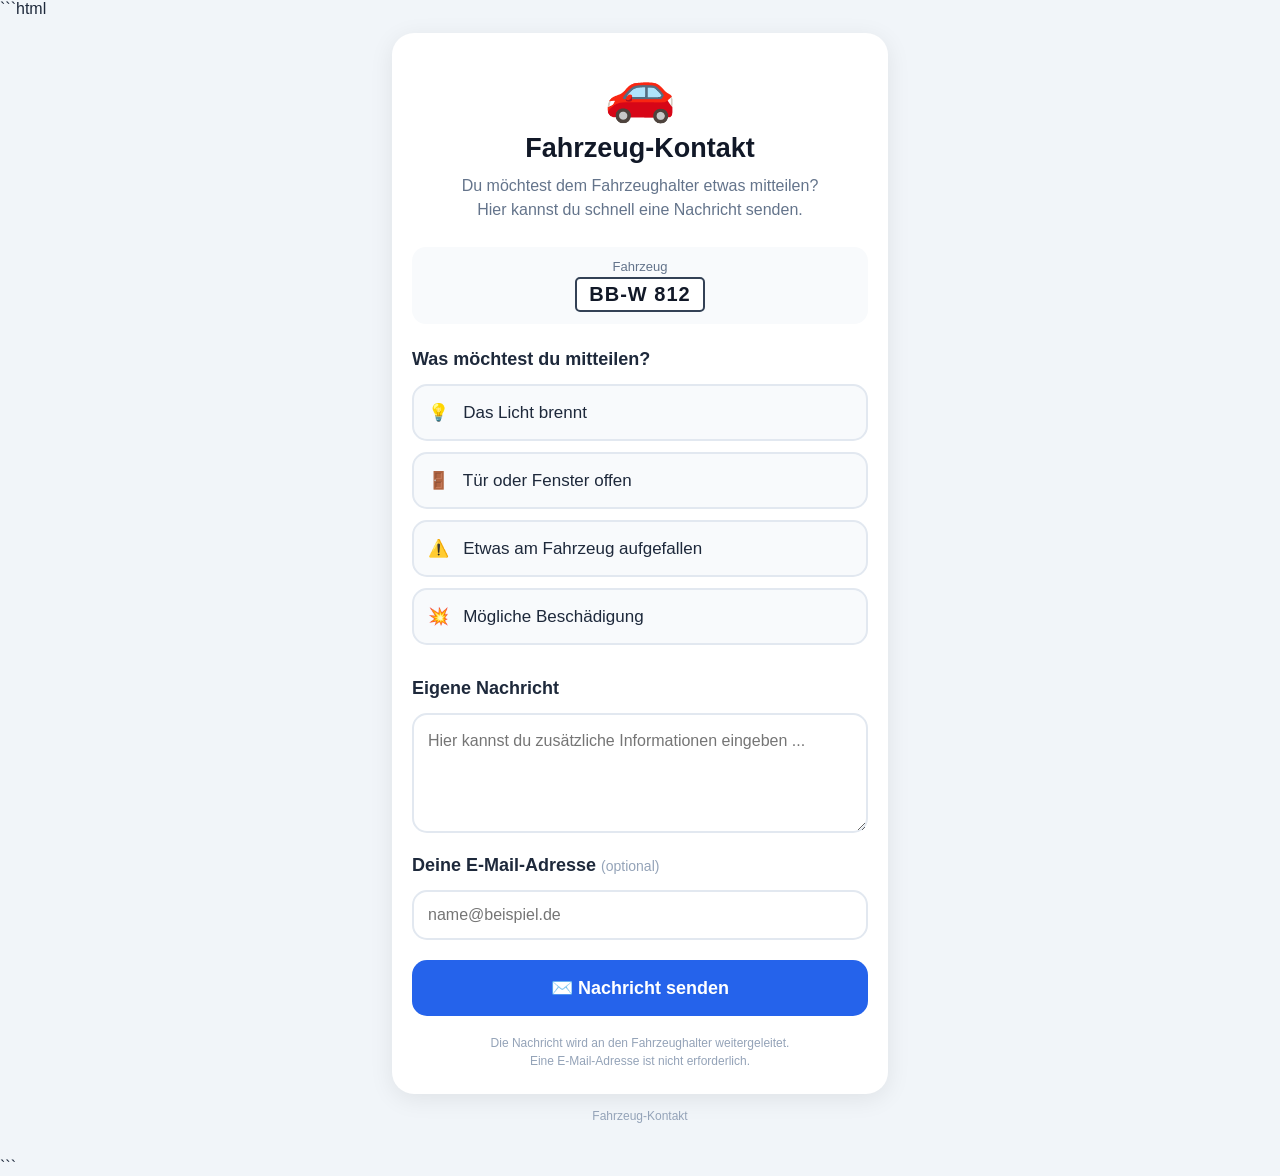
==== index.html @ cea53122 "Add initial HTML structure for vehicle contact page" ====
```html
<!DOCTYPE html>
<html lang="de">

<head>

    <meta charset="UTF-8">

    <meta name="viewport"
          content="width=device-width, initial-scale=1.0">

    <meta name="theme-color"
          content="#1d4ed8">

    <title>Fahrzeug-Kontakt</title>


    <style>

        * {
            box-sizing: border-box;
        }

        body {
            margin: 0;
            padding: 0;

            font-family:
                -apple-system,
                BlinkMacSystemFont,
                "Segoe UI",
                Roboto,
                Helvetica,
                Arial,
                sans-serif;

            background: #f1f5f9;
            color: #1e293b;
        }

        .container {
            width: 100%;
            max-width: 520px;

            margin: 0 auto;

            padding: 15px 12px 35px;
        }

        .card {
            background: white;

            border-radius: 22px;

            padding: 24px 20px;

            box-shadow:
                0 5px 25px rgba(0, 0, 0, 0.08);
        }


        /* =========================
           KOPFBEREICH
        ========================== */

        .header {
            text-align: center;
            margin-bottom: 25px;
        }

        .car-icon {
            font-size: 58px;
            margin-bottom: 8px;
        }

        h1 {
            margin: 0;
            font-size: 27px;
            color: #111827;
        }

        .subtitle {
            margin-top: 10px;

            color: #64748b;

            font-size: 16px;

            line-height: 1.5;
        }


        /* =========================
           FAHRZEUG / KENNZEICHEN
        ========================== */

        .vehicle {
            text-align: center;

            background: #f8fafc;

            border-radius: 14px;

            padding: 12px;

            margin-bottom: 25px;
        }

        .vehicle-label {
            display: block;

            font-size: 13px;

            color: #64748b;

            margin-bottom: 3px;
        }

        .license-plate {
            display: inline-block;

            background: white;

            border: 2px solid #334155;

            border-radius: 5px;

            padding: 4px 12px;

            font-size: 20px;

            font-weight: 700;

            letter-spacing: 1px;

            color: #111827;
        }


        /* =========================
           FRAGEN
        ========================== */

        .question {
            font-size: 18px;

            font-weight: 650;

            margin: 22px 0 14px;
        }


        /* =========================
           MELDUNGSBUTTONS
        ========================== */

        .message-button {

            width: 100%;

            border: 2px solid #e2e8f0;

            border-radius: 15px;

            padding: 16px 14px;

            margin-bottom: 11px;

            background: #f8fafc;

            color: #1e293b;

            font-size: 17px;

            font-weight: 500;

            text-align: left;

            cursor: pointer;

            transition:
                background 0.15s,
                border-color 0.15s,
                transform 0.1s;
        }

        .message-button:hover {
            background: #f1f5f9;
        }

        .message-button:active {
            transform: scale(0.98);
        }

        .message-button.selected {

            border-color: #2563eb;

            background: #eff6ff;

            color: #1d4ed8;
        }


        /* =========================
           TEXTFELD
        ========================== */

        textarea {

            width: 100%;

            min-height: 120px;

            padding: 14px;

            border: 2px solid #e2e8f0;

            border-radius: 15px;

            font-family: inherit;

            font-size: 16px;

            line-height: 1.45;

            resize: vertical;

            outline: none;
        }

        textarea:focus {

            border-color: #2563eb;

            background: #ffffff;
        }


        /* =========================
           E-MAIL
        ========================== */

        input[type="email"] {

            width: 100%;

            padding: 14px;

            border: 2px solid #e2e8f0;

            border-radius: 15px;

            font-family: inherit;

            font-size: 16px;

            outline: none;
        }

        input[type="email"]:focus {

            border-color: #2563eb;
        }


        /* =========================
           SENDEN
        ========================== */

        .send-button {

            width: 100%;

            margin-top: 20px;

            padding: 17px;

            border: none;

            border-radius: 15px;

            background: #2563eb;

            color: white;

            font-size: 18px;

            font-weight: 650;

            cursor: pointer;
        }

        .send-button:hover {

            background: #1d4ed8;
        }

        .send-button:active {

            transform: scale(0.98);
        }

        .send-button:disabled {

            background: #94a3b8;

            cursor: not-allowed;
        }


        /* =========================
           HINWEIS
        ========================== */

        .privacy {

            margin-top: 18px;

            font-size: 12px;

            line-height: 1.5;

            text-align: center;

            color: #94a3b8;
        }


        /* =========================
           ERFOLG
        ========================== */

        .success {

            display: none;

            text-align: center;

            padding: 25px 5px;
        }

        .success-icon {

            font-size: 62px;

            margin-bottom: 12px;
        }

        .success h2 {

            margin: 0 0 10px;

            font-size: 26px;

            color: #111827;
        }

        .success p {

            margin: 0;

            color: #64748b;

            font-size: 16px;

            line-height: 1.6;
        }


        /* =========================
           FEHLER
        ========================== */

        .error {

            display: none;

            margin-top: 15px;

            padding: 12px;

            border-radius: 12px;

            background: #fef2f2;

            color: #b91c1c;

            text-align: center;

            font-size: 14px;
        }


        /* =========================
           FOOTER
        ========================== */

        .footer {

            text-align: center;

            margin-top: 15px;

            color: #94a3b8;

            font-size: 12px;
        }


        /* =========================
           KLEINE DISPLAYS
        ========================== */

        @media (max-width: 380px) {

            .container {
                padding: 10px 8px 25px;
            }

            .card {
                padding: 20px 16px;
            }

            h1 {
                font-size: 24px;
            }

            .message-button {
                font-size: 16px;
            }
        }

    </style>

</head>


<body>


<div class="container">


    <div class="card">


        <!-- =========================
             KONTAKTSEITE
        ========================== -->

        <div id="contactArea">


            <div class="header">

                <div class="car-icon">
                    🚗
                </div>

                <h1>
                    Fahrzeug-Kontakt
                </h1>

                <div class="subtitle">

                    Du möchtest dem Fahrzeughalter
                    etwas mitteilen?

                    <br>

                    Hier kannst du schnell
                    eine Nachricht senden.

                </div>

            </div>


            <!-- =========================
                 FAHRZEUG
            ========================== -->

            <div class="vehicle">

                <span class="vehicle-label">
                    Fahrzeug
                </span>

                <span
                    class="license-plate"
                    id="licensePlate">
                </span>

            </div>


            <!-- =========================
                 FORMSPREE FORMULAR
            ========================== -->

            <form
                id="vehicleForm"
                action="https://formspree.io/f/mwlpavol"
                method="POST"
            >


                <!-- Kennzeichen -->

                <input
                    type="hidden"
                    name="Kennzeichen"
                    id="licenseField"
                >


                <!-- Zeitpunkt -->

                <input
                    type="hidden"
                    name="Zeitpunkt"
                    id="timeField"
                >


                <!-- Meldung -->

                <input
                    type="hidden"
                    name="Meldung"
                    id="messageField"
                >


                <!-- AUTOMATISCHER BETREFF -->

                <input
                    type="hidden"
                    name="_subject"
                    id="subjectField"
                >


                <!-- =========================
                     MELDUNG
                ========================== -->

                <div class="question">

                    Was möchtest du mitteilen?

                </div>


                <button
                    type="button"
                    class="message-button"
                    data-message="💡 Das Licht am Fahrzeug brennt."
                >
                    💡 &nbsp; Das Licht brennt
                </button>


                <button
                    type="button"
                    class="message-button"
                    data-message="🚪 Eine Tür oder ein Fenster des Fahrzeugs ist offen."
                >
                    🚪 &nbsp; Tür oder Fenster offen
                </button>


                <button
                    type="button"
                    class="message-button"
                    data-message="⚠️ Mir ist etwas am Fahrzeug aufgefallen."
                >
                    ⚠️ &nbsp; Etwas am Fahrzeug aufgefallen
                </button>


                <button
                    type="button"
                    class="message-button"
                    data-message="💥 Ich habe eine mögliche Beschädigung am Fahrzeug festgestellt."
                >
                    💥 &nbsp; Mögliche Beschädigung
                </button>


                <!-- =========================
                     EIGENE NACHRICHT
                ========================== -->

                <div class="question">

                    Eigene Nachricht

                </div>


                <textarea
                    id="customMessage"
                    name="Nachricht"
                    placeholder="Hier kannst du zusätzliche Informationen eingeben ..."
                ></textarea>


                <!-- =========================
                     E-MAIL OPTIONAL
                ========================== -->

                <div class="question">

                    Deine E-Mail-Adresse

                    <span
                        style="
                            font-weight:400;
                            color:#94a3b8;
                            font-size:14px;
                        "
                    >
                        (optional)
                    </span>

                </div>


                <input
                    type="email"
                    name="email"
                    placeholder="name@beispiel.de"
                >


                <!-- =========================
                     SENDEN
                ========================== -->

                <button
                    type="submit"
                    class="send-button"
                    id="sendButton"
                >

                    ✉️ Nachricht senden

                </button>


                <div
                    id="errorMessage"
                    class="error"
                >

                    Die Nachricht konnte leider nicht
                    gesendet werden.

                </div>


            </form>


            <div class="privacy">

                Die Nachricht wird an den
                Fahrzeughalter weitergeleitet.

                <br>

                Eine E-Mail-Adresse ist nicht erforderlich.

            </div>


        </div>


        <!-- =========================
             ERFOLGSMELDUNG
        ========================== -->

        <div
            id="successArea"
            class="success"
        >

            <div class="success-icon">
                ✅
            </div>


            <h2>
                Nachricht gesendet
            </h2>


            <p>

                Vielen Dank!

                <br><br>

                Deine Nachricht wurde erfolgreich
                an den Fahrzeughalter übermittelt.

            </p>

        </div>


    </div>


    <div class="footer">

        Fahrzeug-Kontakt

    </div>


</div>


<script>


/* =====================================================
   EINSTELLUNGEN
===================================================== */


/*
 * HIER DAS KENNZEICHEN EINTRAGEN
 *
 * Beispiel:
 *
 * const KENNZEICHEN = "BB-W 812";
 *
 */

const KENNZEICHEN = "BB-W 812";


/* =====================================================
   KENNZEICHEN ANZEIGEN
===================================================== */

document.getElementById(
    "licensePlate"
).textContent = KENNZEICHEN;


document.getElementById(
    "licenseField"
).value = KENNZEICHEN;


/* =====================================================
   MELDUNGSBUTTONS
===================================================== */

const buttons =
    document.querySelectorAll(
        ".message-button"
    );


const messageField =
    document.getElementById(
        "messageField"
    );


buttons.forEach(function(button) {

    button.addEventListener(
        "click",
        function() {


            /*
             * Alle Buttons zurücksetzen
             */

            buttons.forEach(
                function(item) {

                    item.classList.remove(
                        "selected"
                    );

                }
            );


            /*
             * Gewählten Button markieren
             */

            button.classList.add(
                "selected"
            );


            /*
             * Meldung speichern
             */

            messageField.value =
                button.dataset.message;


        }
    );

});


/* =====================================================
   FORMULAR
===================================================== */

const form =
    document.getElementById(
        "vehicleForm"
    );


const sendButton =
    document.getElementById(
        "sendButton"
    );


const errorMessage =
    document.getElementById(
        "errorMessage"
    );


form.addEventListener(
    "submit",
    async function(event) {


        event.preventDefault();


        /*
         * Meldung auslesen
         */

        let selectedMessage =
            messageField.value.trim();


        /*
         * Eigene Nachricht auslesen
         */

        const customMessage =
            document
                .getElementById(
                    "customMessage"
                )
                .value
                .trim();


        /*
         * Es muss mindestens eine
         * Meldung vorhanden sein.
         */

        if (
            selectedMessage === "" &&
            customMessage === ""
        ) {

            errorMessage.textContent =
                "Bitte wähle eine Meldung aus oder schreibe eine eigene Nachricht.";

            errorMessage.style.display =
                "block";

            return;

        }


        /*
         * Falls nur eine eigene Nachricht
         * vorhanden ist.
         */

        if (
            selectedMessage === "" &&
            customMessage !== ""
        ) {

            selectedMessage =
                "✉️ Eigene Nachricht";

            messageField.value =
                selectedMessage;

        }


        /* =================================================
           ZEITPUNKT
        ================================================= */

        const now =
            new Date();


        const timeString =
            now.toLocaleString(
                "de-DE",
                {
                    dateStyle: "full",
                    timeStyle: "medium"
                }
            );


        document.getElementById(
            "timeField"
        ).value =
            timeString;


        /* =================================================
           BETREFF ERSTELLEN
        ================================================= */

        const subject =
            "🚗 Fahrzeugmeldung " +
            KENNZEICHEN +
            " – " +
            selectedMessage;


        document.getElementById(
            "subjectField"
        ).value =
            subject;


        /* =================================================
           FEHLER AUSBLENDEN
        ================================================= */

        errorMessage.style.display =
            "none";


        /* =================================================
           SENDEN BUTTON SPERREN
        ================================================= */

        sendButton.disabled =
            true;


        sendButton.textContent =
            "Nachricht wird gesendet ...";


        try {


            /* =================================================
               FORMDATEN ERSTELLEN
            ================================================= */

            const formData =
                new FormData(form);


            /* =================================================
               AN FORMSPREE SENDEN
            ================================================= */

            const response =
                await fetch(
                    form.action,
                    {
                        method: "POST",

                        body: formData,

                        headers: {
                            "Accept":
                                "application/json"
                        }
                    }
                );


            /* =================================================
               ERFOLG
            ================================================= */

            if (response.ok) {


                document.getElementById(
                    "contactArea"
                ).style.display =
                    "none";


                document.getElementById(
                    "successArea"
                ).style.display =
                    "block";


            } else {

                throw new Error(
                    "Formspree error"
                );

            }


        } catch (error) {


            /* =================================================
               FEHLER
            ================================================= */

            errorMessage.textContent =
                "Die Nachricht konnte leider nicht gesendet werden. Bitte versuche es noch einmal.";


            errorMessage.style.display =
                "block";


            /* =================================================
               BUTTON WIEDER AKTIVIEREN
            ================================================= */

            sendButton.disabled =
                false;


            sendButton.textContent =
                "✉️ Nachricht senden";

        }

    }
);

</script>


</body>

</html>
```
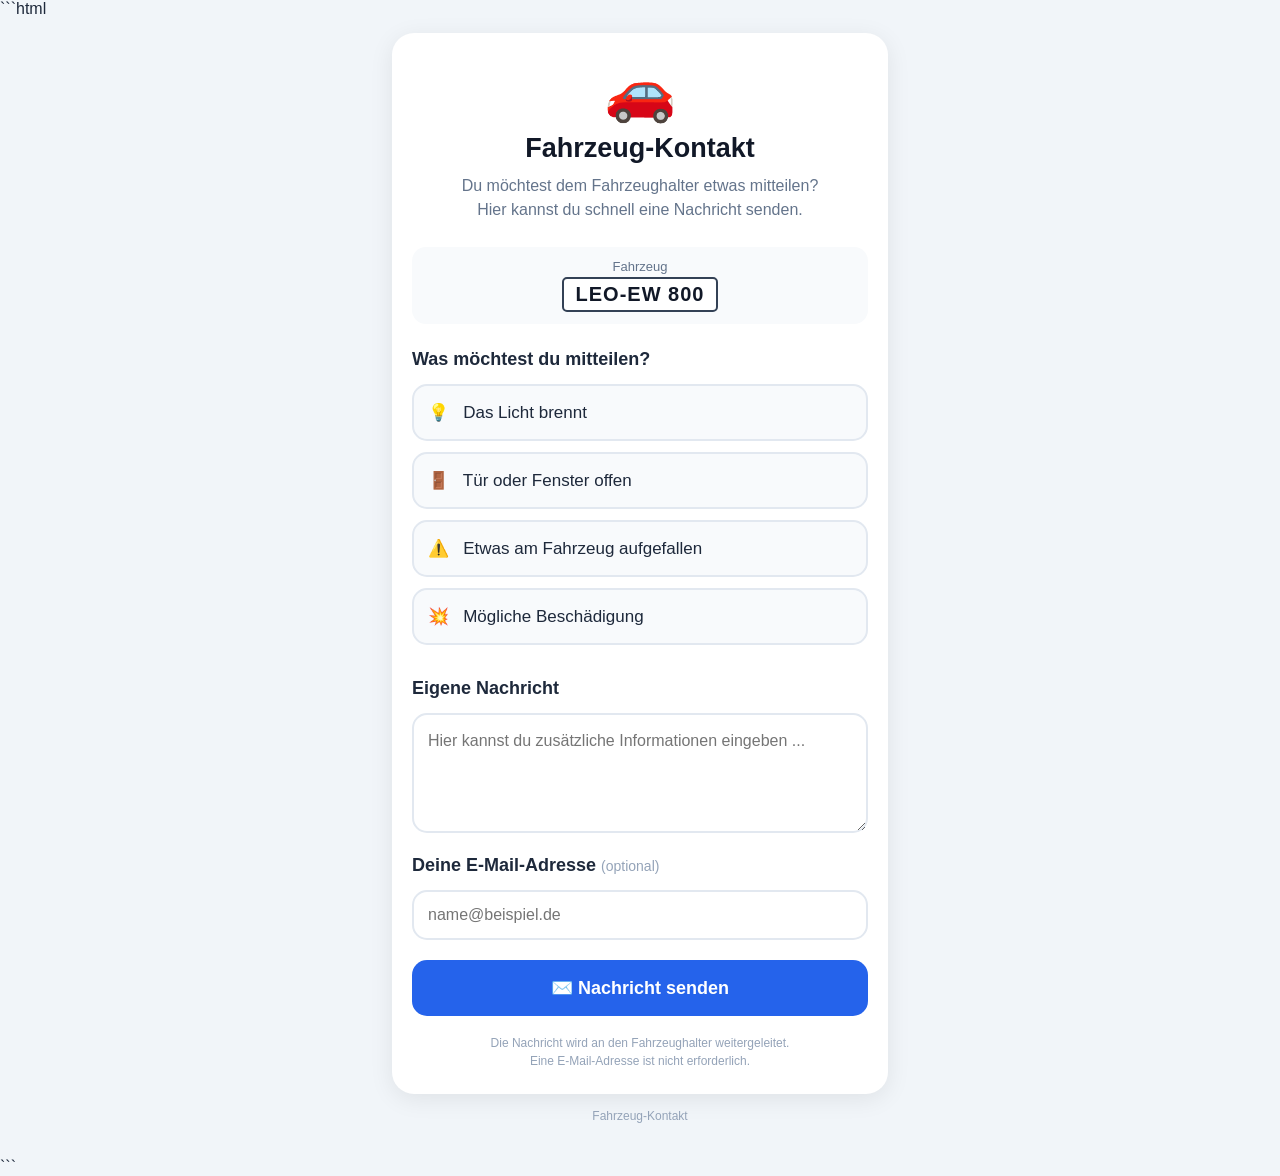
==== commit 2ad39ce0: "Change KENNZEICHEN value from 'BB-W 812' to 'LEO-EW 800'" ====
--- a/index.html
+++ b/index.html
@@ -742,7 +742,7 @@
  *
  */
 
-const KENNZEICHEN = "BB-W 812";
+const KENNZEICHEN = "LEO-EW 800";
 
 
 /* =====================================================
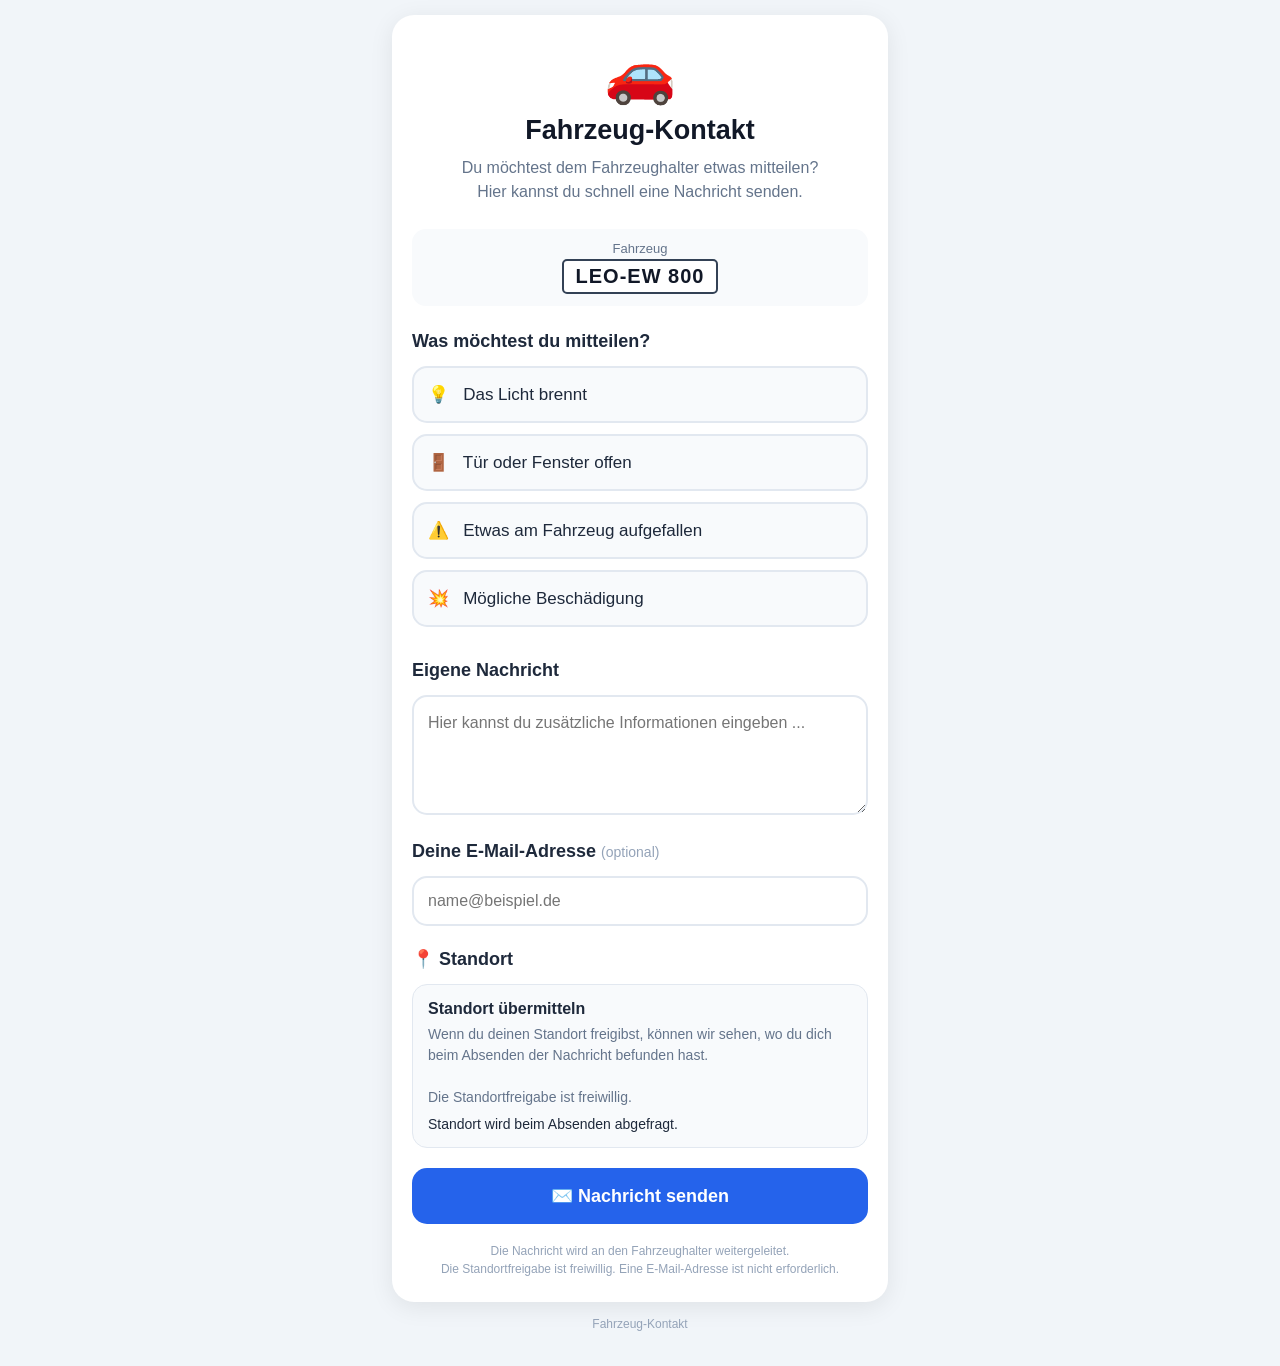
==== commit b8cf2e95: "Add initial HTML structure for vehicle contact page" ====
--- a/index.html
+++ b/index.html
@@ -1,4 +1,3 @@
-```html
 <!DOCTYPE html>
 <html lang="de">
 
@@ -38,6 +37,7 @@
             color: #1e293b;
         }
 
+
         .container {
             width: 100%;
             max-width: 520px;
@@ -47,6 +47,7 @@
             padding: 15px 12px 35px;
         }
 
+
         .card {
             background: white;
 
@@ -68,16 +69,21 @@
             margin-bottom: 25px;
         }
 
+
         .car-icon {
             font-size: 58px;
             margin-bottom: 8px;
         }
 
+
         h1 {
             margin: 0;
+
             font-size: 27px;
+
             color: #111827;
         }
+
 
         .subtitle {
             margin-top: 10px;
@@ -91,7 +97,7 @@
 
 
         /* =========================
-           FAHRZEUG / KENNZEICHEN
+           FAHRZEUG
         ========================== */
 
         .vehicle {
@@ -106,6 +112,7 @@
             margin-bottom: 25px;
         }
 
+
         .vehicle-label {
             display: block;
 
@@ -115,6 +122,7 @@
 
             margin-bottom: 3px;
         }
+
 
         .license-plate {
             display: inline-block;
@@ -184,13 +192,16 @@
                 transform 0.1s;
         }
 
+
         .message-button:hover {
             background: #f1f5f9;
         }
 
+
         .message-button:active {
             transform: scale(0.98);
         }
+
 
         .message-button.selected {
 
@@ -229,6 +240,7 @@
             outline: none;
         }
 
+
         textarea:focus {
 
             border-color: #2563eb;
@@ -258,9 +270,68 @@
             outline: none;
         }
 
+
         input[type="email"]:focus {
 
             border-color: #2563eb;
+        }
+
+
+        /* =========================
+           STANDORT
+        ========================== */
+
+        .location-box {
+
+            background: #f8fafc;
+
+            border-radius: 15px;
+
+            padding: 15px;
+
+            margin-top: 10px;
+
+            border: 1px solid #e2e8f0;
+        }
+
+
+        .location-title {
+
+            font-size: 16px;
+
+            font-weight: 600;
+
+            margin-bottom: 6px;
+        }
+
+
+        .location-text {
+
+            font-size: 14px;
+
+            color: #64748b;
+
+            line-height: 1.5;
+        }
+
+
+        .location-status {
+
+            margin-top: 8px;
+
+            font-size: 14px;
+
+            font-weight: 500;
+        }
+
+
+        .location-success {
+            color: #15803d;
+        }
+
+
+        .location-error {
+            color: #b91c1c;
         }
 
 
@@ -291,15 +362,16 @@
             cursor: pointer;
         }
 
+
         .send-button:hover {
-
             background: #1d4ed8;
         }
 
+
         .send-button:active {
-
             transform: scale(0.98);
         }
+
 
         .send-button:disabled {
 
@@ -340,6 +412,7 @@
             padding: 25px 5px;
         }
 
+
         .success-icon {
 
             font-size: 62px;
@@ -347,6 +420,7 @@
             margin-bottom: 12px;
         }
 
+
         .success h2 {
 
             margin: 0 0 10px;
@@ -355,6 +429,7 @@
 
             color: #111827;
         }
+
 
         .success p {
 
@@ -418,17 +493,21 @@
                 padding: 10px 8px 25px;
             }
 
+
             .card {
                 padding: 20px 16px;
             }
 
+
             h1 {
                 font-size: 24px;
             }
 
+
             .message-button {
                 font-size: 16px;
             }
+
         }
 
     </style>
@@ -458,10 +537,12 @@
                     🚗
                 </div>
 
+
                 <h1>
                     Fahrzeug-Kontakt
                 </h1>
 
+
                 <div class="subtitle">
 
                     Du möchtest dem Fahrzeughalter
@@ -486,6 +567,7 @@
                 <span class="vehicle-label">
                     Fahrzeug
                 </span>
+
 
                 <span
                     class="license-plate"
@@ -533,7 +615,7 @@
                 >
 
 
-                <!-- AUTOMATISCHER BETREFF -->
+                <!-- Automatischer Betreff -->
 
                 <input
                     type="hidden"
@@ -542,6 +624,51 @@
                 >
 
 
+                <!-- Standort -->
+
+                <input
+                    type="hidden"
+                    name="Standort"
+                    id="locationField"
+                >
+
+
+                <!-- Breitengrad -->
+
+                <input
+                    type="hidden"
+                    name="Breitengrad"
+                    id="latitudeField"
+                >
+
+
+                <!-- Längengrad -->
+
+                <input
+                    type="hidden"
+                    name="Laengengrad"
+                    id="longitudeField"
+                >
+
+
+                <!-- Genauigkeit -->
+
+                <input
+                    type="hidden"
+                    name="Standort Genauigkeit"
+                    id="accuracyField"
+                >
+
+
+                <!-- Google Maps -->
+
+                <input
+                    type="hidden"
+                    name="Google Maps"
+                    id="mapsField"
+                >
+
+
                 <!-- =========================
                      MELDUNG
                 ========================== -->
@@ -558,7 +685,9 @@
                     class="message-button"
                     data-message="💡 Das Licht am Fahrzeug brennt."
                 >
+
                     💡 &nbsp; Das Licht brennt
+
                 </button>
 
 
@@ -567,7 +696,9 @@
                     class="message-button"
                     data-message="🚪 Eine Tür oder ein Fenster des Fahrzeugs ist offen."
                 >
+
                     🚪 &nbsp; Tür oder Fenster offen
+
                 </button>
 
 
@@ -576,7 +707,9 @@
                     class="message-button"
                     data-message="⚠️ Mir ist etwas am Fahrzeug aufgefallen."
                 >
+
                     ⚠️ &nbsp; Etwas am Fahrzeug aufgefallen
+
                 </button>
 
 
@@ -585,7 +718,9 @@
                     class="message-button"
                     data-message="💥 Ich habe eine mögliche Beschädigung am Fahrzeug festgestellt."
                 >
+
                     💥 &nbsp; Mögliche Beschädigung
+
                 </button>
 
 
@@ -636,6 +771,53 @@
 
 
                 <!-- =========================
+                     STANDORT
+                ========================== -->
+
+                <div class="question">
+
+                    📍 Standort
+
+                </div>
+
+
+                <div class="location-box">
+
+                    <div class="location-title">
+
+                        Standort übermitteln
+
+                    </div>
+
+
+                    <div class="location-text">
+
+                        Wenn du deinen Standort freigibst,
+                        können wir sehen, wo du dich
+                        beim Absenden der Nachricht
+                        befunden hast.
+
+                        <br><br>
+
+                        Die Standortfreigabe ist freiwillig.
+
+                    </div>
+
+
+                    <div
+                        id="locationStatus"
+                        class="location-status"
+                    >
+
+                        Standort wird beim Absenden
+                        abgefragt.
+
+                    </div>
+
+                </div>
+
+
+                <!-- =========================
                      SENDEN
                 ========================== -->
 
@@ -655,8 +837,8 @@
                     class="error"
                 >
 
-                    Die Nachricht konnte leider nicht
-                    gesendet werden.
+                    Die Nachricht konnte leider
+                    nicht gesendet werden.
 
                 </div>
 
@@ -671,6 +853,7 @@
 
                 <br>
 
+                Die Standortfreigabe ist freiwillig.
                 Eine E-Mail-Adresse ist nicht erforderlich.
 
             </div>
@@ -735,18 +918,13 @@
 
 /*
  * HIER DAS KENNZEICHEN EINTRAGEN
- *
- * Beispiel:
- *
- * const KENNZEICHEN = "BB-W 812";
- *
  */
 
 const KENNZEICHEN = "LEO-EW 800";
 
 
 /* =====================================================
-   KENNZEICHEN ANZEIGEN
+   KENNZEICHEN
 ===================================================== */
 
 document.getElementById(
@@ -781,11 +959,6 @@
         "click",
         function() {
 
-
-            /*
-             * Alle Buttons zurücksetzen
-             */
-
             buttons.forEach(
                 function(item) {
 
@@ -797,22 +970,13 @@
             );
 
 
-            /*
-             * Gewählten Button markieren
-             */
-
             button.classList.add(
                 "selected"
             );
 
 
-            /*
-             * Meldung speichern
-             */
-
             messageField.value =
                 button.dataset.message;
-
 
         }
     );
@@ -842,25 +1006,219 @@
     );
 
 
+const locationStatus =
+    document.getElementById(
+        "locationStatus"
+    );
+
+
+/* =====================================================
+   STANDORT ERMITTELN
+===================================================== */
+
+function getLocation() {
+
+    return new Promise(function(resolve) {
+
+
+        /*
+         * Prüfen, ob der Browser
+         * Geolocation unterstützt
+         */
+
+        if (!navigator.geolocation) {
+
+            locationStatus.textContent =
+                "Dieser Browser unterstützt keine Standortermittlung.";
+
+            locationStatus.className =
+                "location-status location-error";
+
+            resolve(null);
+
+            return;
+        }
+
+
+        locationStatus.textContent =
+            "Standort wird ermittelt ...";
+
+
+        navigator.geolocation.getCurrentPosition(
+
+            function(position) {
+
+                const latitude =
+                    position.coords.latitude;
+
+
+                const longitude =
+                    position.coords.longitude;
+
+
+                const accuracy =
+                    position.coords.accuracy;
+
+
+                /*
+                 * Google-Maps-Link
+                 */
+
+                const mapsLink =
+                    "https://www.google.com/maps?q=" +
+                    latitude +
+                    "," +
+                    longitude;
+
+
+                /*
+                 * Formularfelder füllen
+                 */
+
+                document.getElementById(
+                    "latitudeField"
+                ).value =
+                    latitude;
+
+
+                document.getElementById(
+                    "longitudeField"
+                ).value =
+                    longitude;
+
+
+                document.getElementById(
+                    "accuracyField"
+                ).value =
+                    Math.round(accuracy) +
+                    " Meter";
+
+
+                document.getElementById(
+                    "locationField"
+                ).value =
+                    latitude +
+                    ", " +
+                    longitude;
+
+
+                document.getElementById(
+                    "mapsField"
+                ).value =
+                    mapsLink;
+
+
+                /*
+                 * Status anzeigen
+                 */
+
+                locationStatus.textContent =
+                    "📍 Standort wurde ermittelt (Genauigkeit ca. " +
+                    Math.round(accuracy) +
+                    " m).";
+
+
+                locationStatus.className =
+                    "location-status location-success";
+
+
+                resolve(position);
+
+            },
+
+
+            function(error) {
+
+                let message =
+                    "Standort konnte nicht ermittelt werden.";
+
+
+                if (
+                    error.code ===
+                    error.PERMISSION_DENIED
+                ) {
+
+                    message =
+                        "Standortfreigabe wurde nicht erteilt.";
+
+                }
+
+
+                if (
+                    error.code ===
+                    error.POSITION_UNAVAILABLE
+                ) {
+
+                    message =
+                        "Standort ist momentan nicht verfügbar.";
+
+                }
+
+
+                if (
+                    error.code ===
+                    error.TIMEOUT
+                ) {
+
+                    message =
+                        "Die Standortermittlung hat zu lange gedauert.";
+
+                }
+
+
+                locationStatus.textContent =
+                    message +
+                    " Die Nachricht wird trotzdem gesendet.";
+
+
+                locationStatus.className =
+                    "location-status location-error";
+
+
+                /*
+                 * Wichtig:
+                 * Die Nachricht wird auch ohne
+                 * Standort gesendet.
+                 */
+
+                resolve(null);
+
+            },
+
+
+            {
+                enableHighAccuracy: true,
+
+                timeout: 10000,
+
+                maximumAge: 60000
+            }
+
+        );
+
+    });
+
+}
+
+
+/* =====================================================
+   ABSENDEN
+===================================================== */
+
 form.addEventListener(
     "submit",
     async function(event) {
 
-
         event.preventDefault();
 
 
-        /*
-         * Meldung auslesen
-         */
+        /* ---------------------------------------------
+           Meldung
+        --------------------------------------------- */
 
         let selectedMessage =
             messageField.value.trim();
 
-
-        /*
-         * Eigene Nachricht auslesen
-         */
 
         const customMessage =
             document
@@ -872,8 +1230,7 @@
 
 
         /*
-         * Es muss mindestens eine
-         * Meldung vorhanden sein.
+         * Meldung erforderlich
          */
 
         if (
@@ -893,8 +1250,7 @@
 
 
         /*
-         * Falls nur eine eigene Nachricht
-         * vorhanden ist.
+         * Eigene Nachricht
          */
 
         if (
@@ -905,15 +1261,16 @@
             selectedMessage =
                 "✉️ Eigene Nachricht";
 
+
             messageField.value =
                 selectedMessage;
 
         }
 
 
-        /* =================================================
-           ZEITPUNKT
-        ================================================= */
+        /* ---------------------------------------------
+           Zeitpunkt
+        --------------------------------------------- */
 
         const now =
             new Date();
@@ -935,9 +1292,9 @@
             timeString;
 
 
-        /* =================================================
-           BETREFF ERSTELLEN
-        ================================================= */
+        /* ---------------------------------------------
+           Betreff
+        --------------------------------------------- */
 
         const subject =
             "🚗 Fahrzeugmeldung " +
@@ -952,40 +1309,55 @@
             subject;
 
 
-        /* =================================================
-           FEHLER AUSBLENDEN
-        ================================================= */
+        /* ---------------------------------------------
+           Fehler ausblenden
+        --------------------------------------------- */
 
         errorMessage.style.display =
             "none";
 
 
-        /* =================================================
-           SENDEN BUTTON SPERREN
-        ================================================= */
+        /* ---------------------------------------------
+           Button sperren
+        --------------------------------------------- */
 
         sendButton.disabled =
             true;
 
 
         sendButton.textContent =
-            "Nachricht wird gesendet ...";
+            "📍 Standort wird ermittelt ...";
+
+
+        /* ---------------------------------------------
+           Standort abfragen
+        --------------------------------------------- */
+
+        await getLocation();
+
+
+        /* ---------------------------------------------
+           Button
+        --------------------------------------------- */
+
+        sendButton.textContent =
+            "✉️ Nachricht wird gesendet ...";
 
 
         try {
 
 
-            /* =================================================
-               FORMDATEN ERSTELLEN
-            ================================================= */
+            /* -----------------------------------------
+               Formulardaten
+            ----------------------------------------- */
 
             const formData =
                 new FormData(form);
 
 
-            /* =================================================
-               AN FORMSPREE SENDEN
-            ================================================= */
+            /* -----------------------------------------
+               Formspree
+            ----------------------------------------- */
 
             const response =
                 await fetch(
@@ -1003,9 +1375,9 @@
                 );
 
 
-            /* =================================================
-               ERFOLG
-            ================================================= */
+            /* -----------------------------------------
+               Erfolgreich
+            ----------------------------------------- */
 
             if (response.ok) {
 
@@ -1034,9 +1406,9 @@
         } catch (error) {
 
 
-            /* =================================================
-               FEHLER
-            ================================================= */
+            /* -----------------------------------------
+               Fehler
+            ----------------------------------------- */
 
             errorMessage.textContent =
                 "Die Nachricht konnte leider nicht gesendet werden. Bitte versuche es noch einmal.";
@@ -1046,10 +1418,6 @@
                 "block";
 
 
-            /* =================================================
-               BUTTON WIEDER AKTIVIEREN
-            ================================================= */
-
             sendButton.disabled =
                 false;
 
@@ -1068,4 +1436,4 @@
 </body>
 
 </html>
-```
+
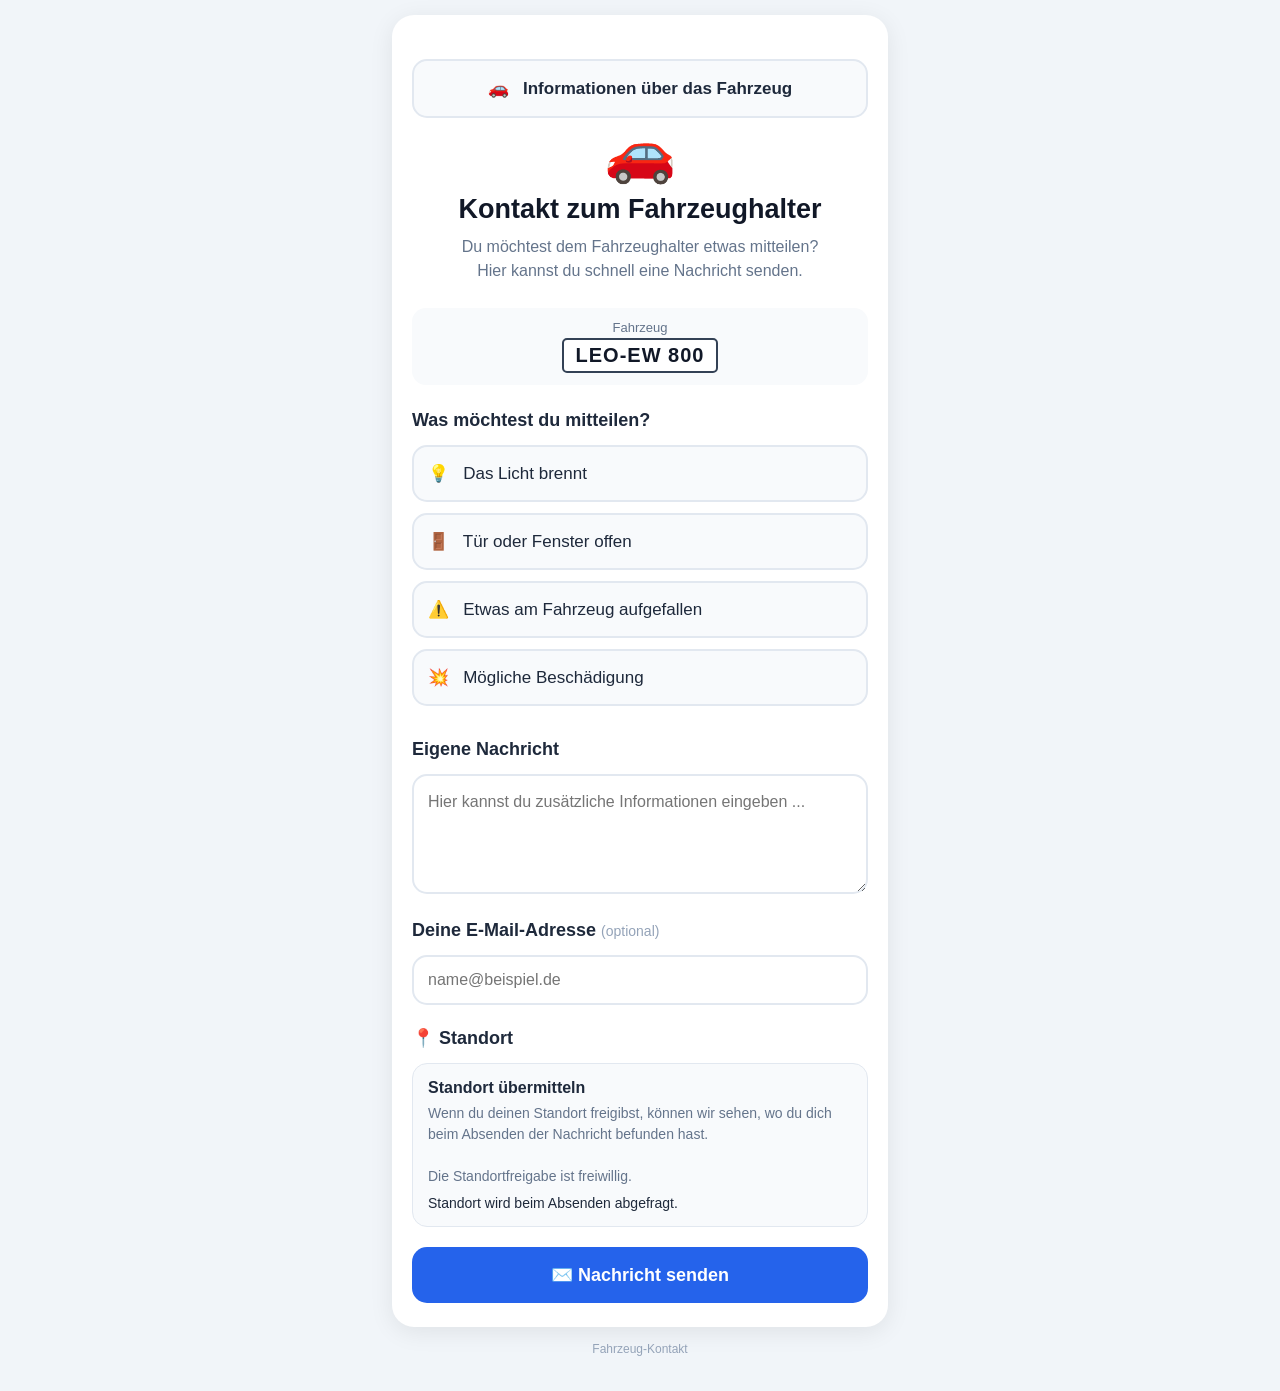
==== commit 5a707585: "Button zur Infoseite jetzt oben" ====
--- a/index.html
+++ b/index.html
@@ -471,6 +471,44 @@
            FOOTER
         ========================== */
 
+        /* =========================
+           FAHRZEUGINFORMATION
+           ========================== */
+
+        .info-button {
+            display: block;
+            width: 100%;
+            margin-top: 20px;
+            padding: 17px;
+
+            border-radius: 15px;
+            border: 2px solid #e2e8f0;
+
+            background: #f8fafc;
+            color: #1e293b;
+
+            font-size: 17px;
+            font-weight: 600;
+
+            text-align: center;
+            text-decoration: none;
+
+            transition:
+                background 0.15s,
+                border-color 0.15s,
+                transform 0.1s;
+        }
+
+        .info-button:hover {
+            background: #f1f5f9;
+            border-color: #cbd5e1;
+        }
+
+        .info-button:active {
+            transform: scale(0.98);
+        }
+
+
         .footer {
 
             text-align: center;
@@ -527,8 +565,10 @@
         <!-- =========================
              KONTAKTSEITE
         ========================== -->
-
-        <div id="contactArea">
+            <a href="kfzinfo.html" class="info-button">
+                🚗 &nbsp; Informationen über das Fahrzeug
+            </a>
+            <div id="contactArea">
 
 
             <div class="header">
@@ -539,7 +579,7 @@
 
 
                 <h1>
-                    Fahrzeug-Kontakt
+                    Kontakt zum Fahrzeughalter
                 </h1>
 
 
@@ -846,6 +886,15 @@
             </form>
 
 
+            <!-- =========================
+                 FAHRZEUGINFORMATION
+            
+
+            <a href="kfzinfo.html" class="info-button">
+                🚗 &nbsp; Fahrzeuginformationen
+            </a>
+
+
             <div class="privacy">
 
                 Die Nachricht wird an den
@@ -857,10 +906,10 @@
                 Eine E-Mail-Adresse ist nicht erforderlich.
 
             </div>
-
+            ========================== -->
 
         </div>
-
+            
 
         <!-- =========================
              ERFOLGSMELDUNG
@@ -1436,4 +1485,3 @@
 </body>
 
 </html>
-
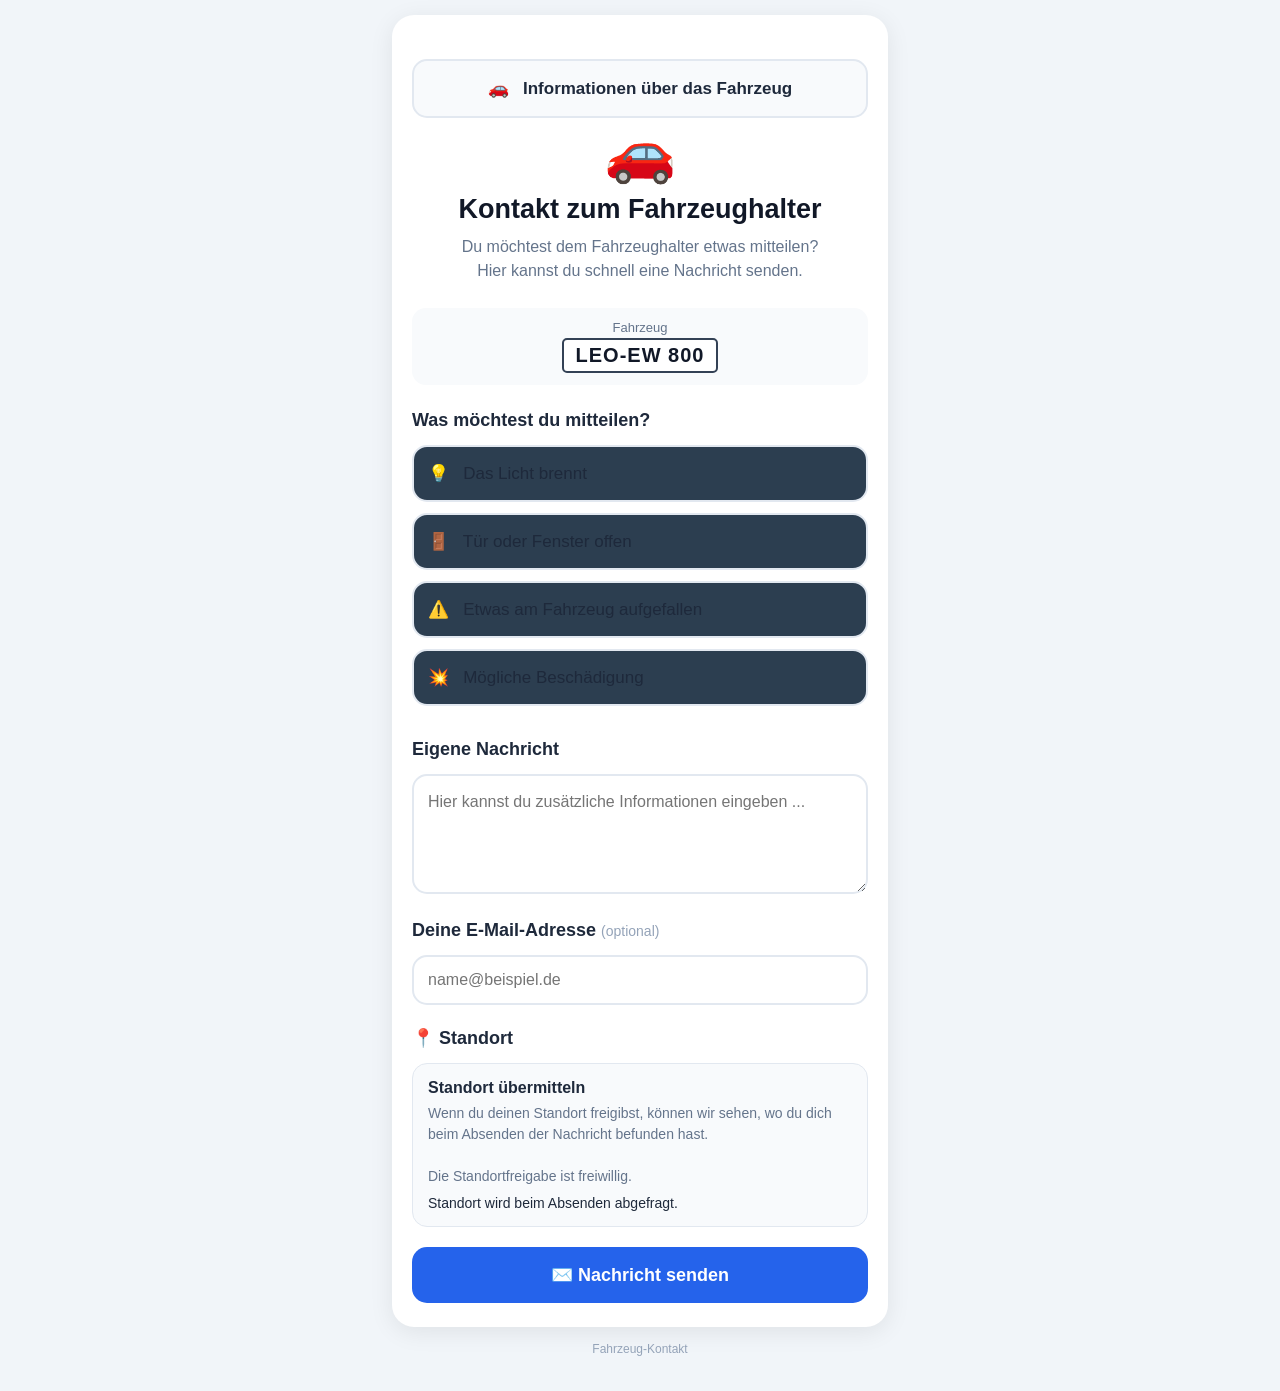
==== commit 8ad258f2: "EMail Feld um Telefon Nummer erweitert" ====
--- a/index.html
+++ b/index.html
@@ -11,7 +11,7 @@
     <meta name="theme-color"
           content="#1d4ed8">
 
-    <title>Fahrzeug-Kontakt</title>
+    <title>Halter-Kontakt</title>
 
 
     <style>
@@ -174,7 +174,7 @@
 
             margin-bottom: 11px;
 
-            background: #f8fafc;
+            background: #2c3e50;
 
             color: #1e293b;
 
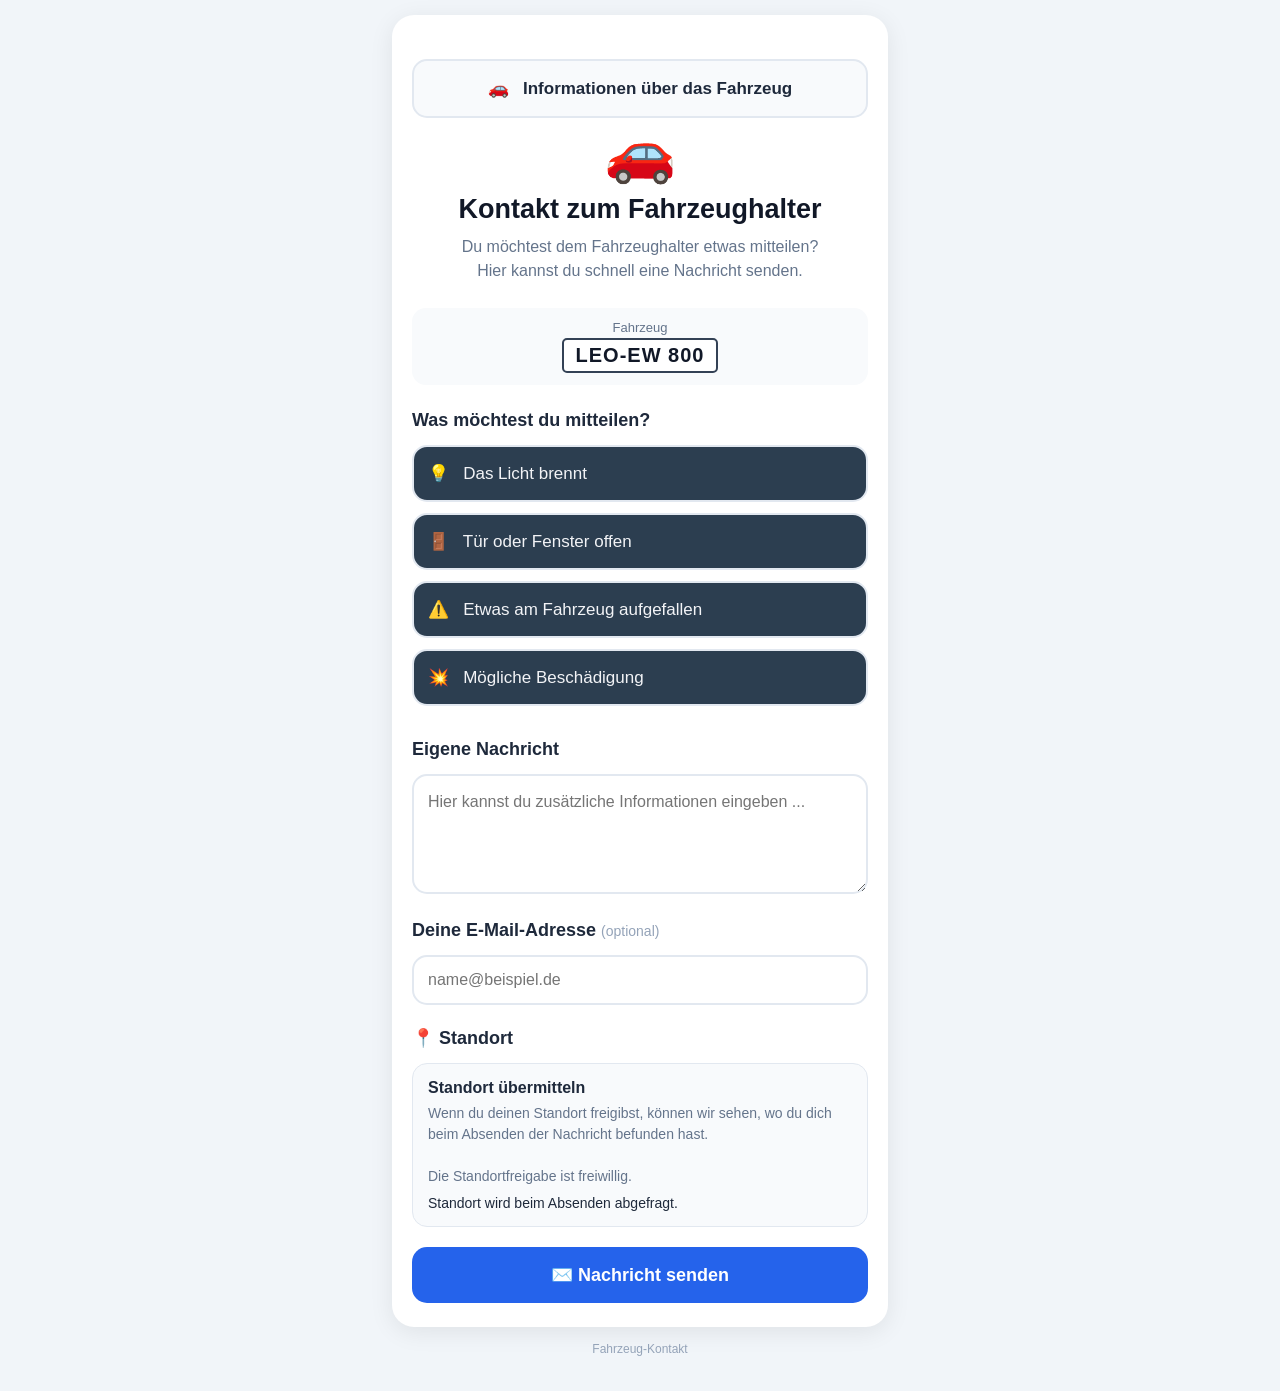
==== commit 4ad5d417: "Schriftfarbe der Buttons korrigiert, da sie auf dem hellen Hintergrund nicht gut lesbar war." ====
--- a/index.html
+++ b/index.html
@@ -176,7 +176,7 @@
 
             background: #2c3e50;
 
-            color: #1e293b;
+            color: #f2f3f6;
 
             font-size: 17px;
 
@@ -195,6 +195,7 @@
 
         .message-button:hover {
             background: #f1f5f9;
+            color: #13161e;
         }
 
 
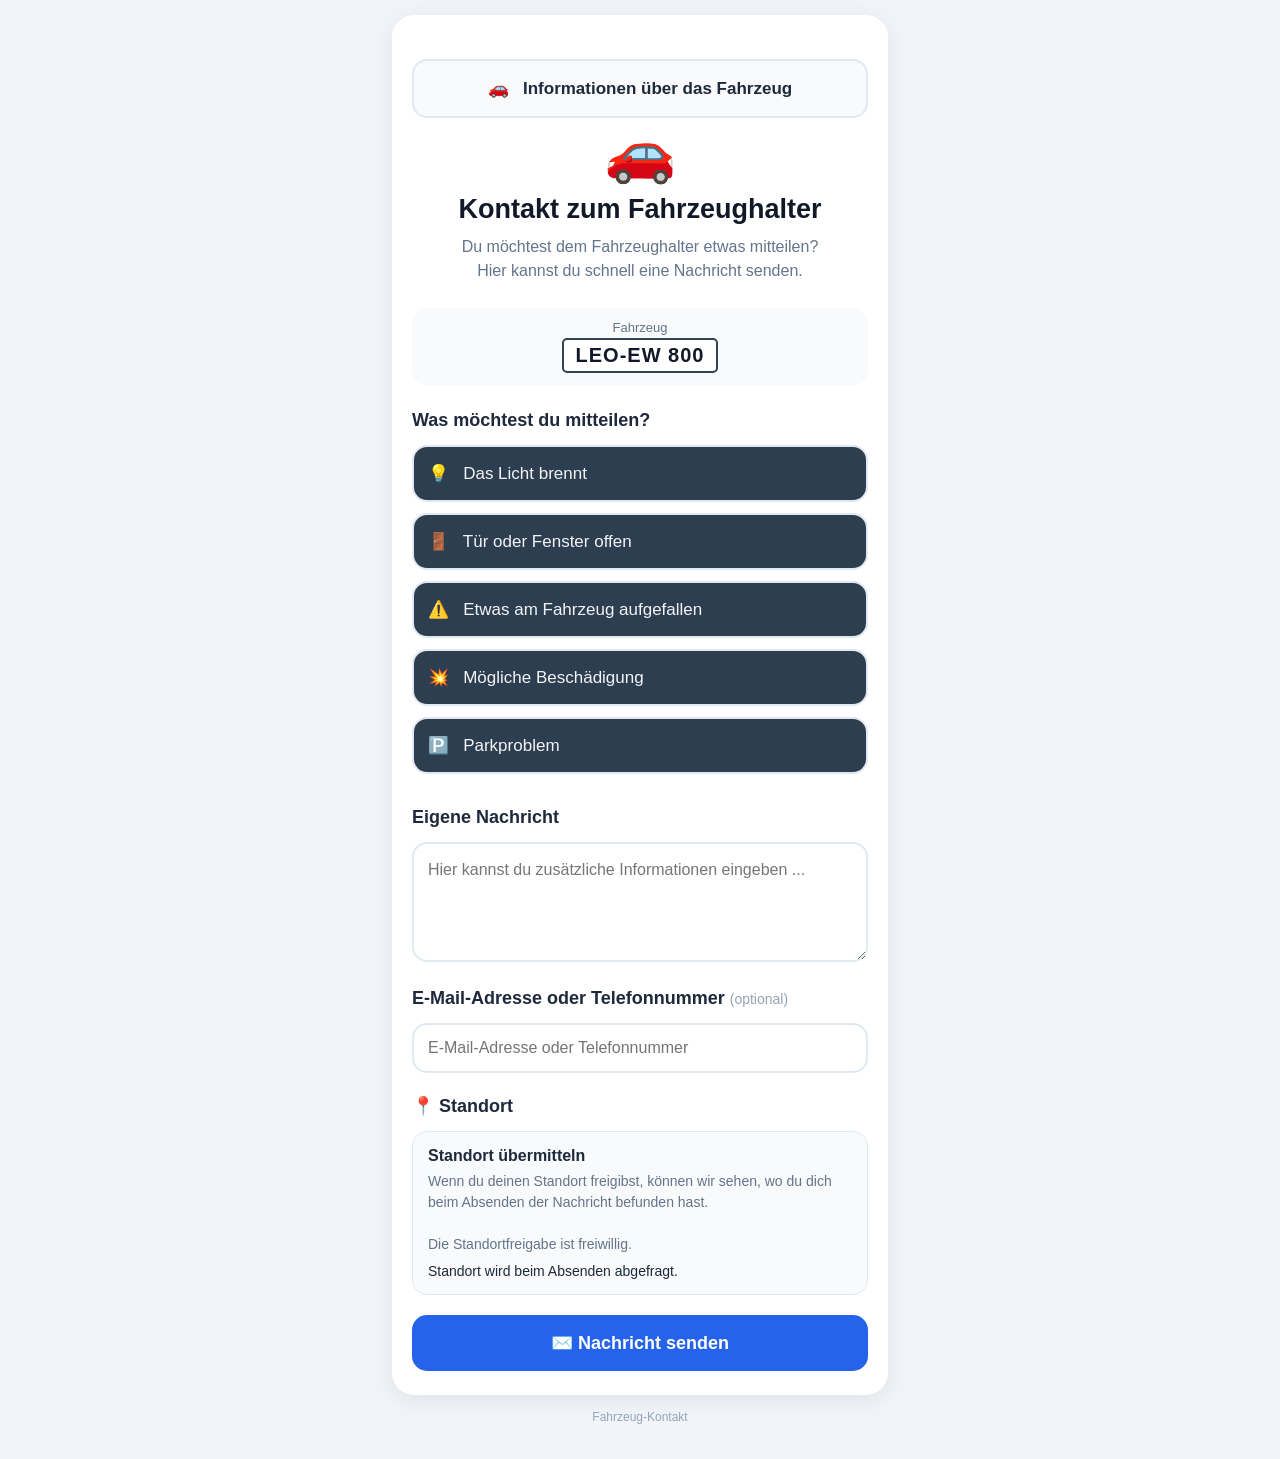
==== commit f72ca681: "Button mit Prkproblem wurde eingefügt" ====
--- a/index.html
+++ b/index.html
@@ -250,11 +250,11 @@
         }
 
 
-        /* =========================
-           E-MAIL
-        ========================== */
-
-        input[type="email"] {
+          /* =========================
+              KONTAKTANGABE
+          ========================== */
+
+          input[name="contact"] {
 
             width: 100%;
 
@@ -272,7 +272,7 @@
         }
 
 
-        input[type="email"]:focus {
+        input[name="contact"]:focus {
 
             border-color: #2563eb;
         }
@@ -765,6 +765,17 @@
                 </button>
 
 
+                <button
+                    type="button"
+                    class="message-button"
+                    data-message="Parkproblem"
+                >
+
+                    🅿️ &nbsp; Parkproblem
+
+                </button>
+
+
                 <!-- =========================
                      EIGENE NACHRICHT
                 ========================== -->
@@ -783,13 +794,13 @@
                 ></textarea>
 
 
-                <!-- =========================
-                     E-MAIL OPTIONAL
-                ========================== -->
+                 <!-- =========================
+                     KONTAKT OPTIONAL
+                 ========================== -->
 
                 <div class="question">
 
-                    Deine E-Mail-Adresse
+                    E-Mail-Adresse oder Telefonnummer
 
                     <span
                         style="
@@ -805,9 +816,10 @@
 
 
                 <input
-                    type="email"
-                    name="email"
-                    placeholder="name@beispiel.de"
+                    type="text"
+                    name="contact"
+                    autocomplete="off"
+                    placeholder="E-Mail-Adresse oder Telefonnummer"
                 >
 
 
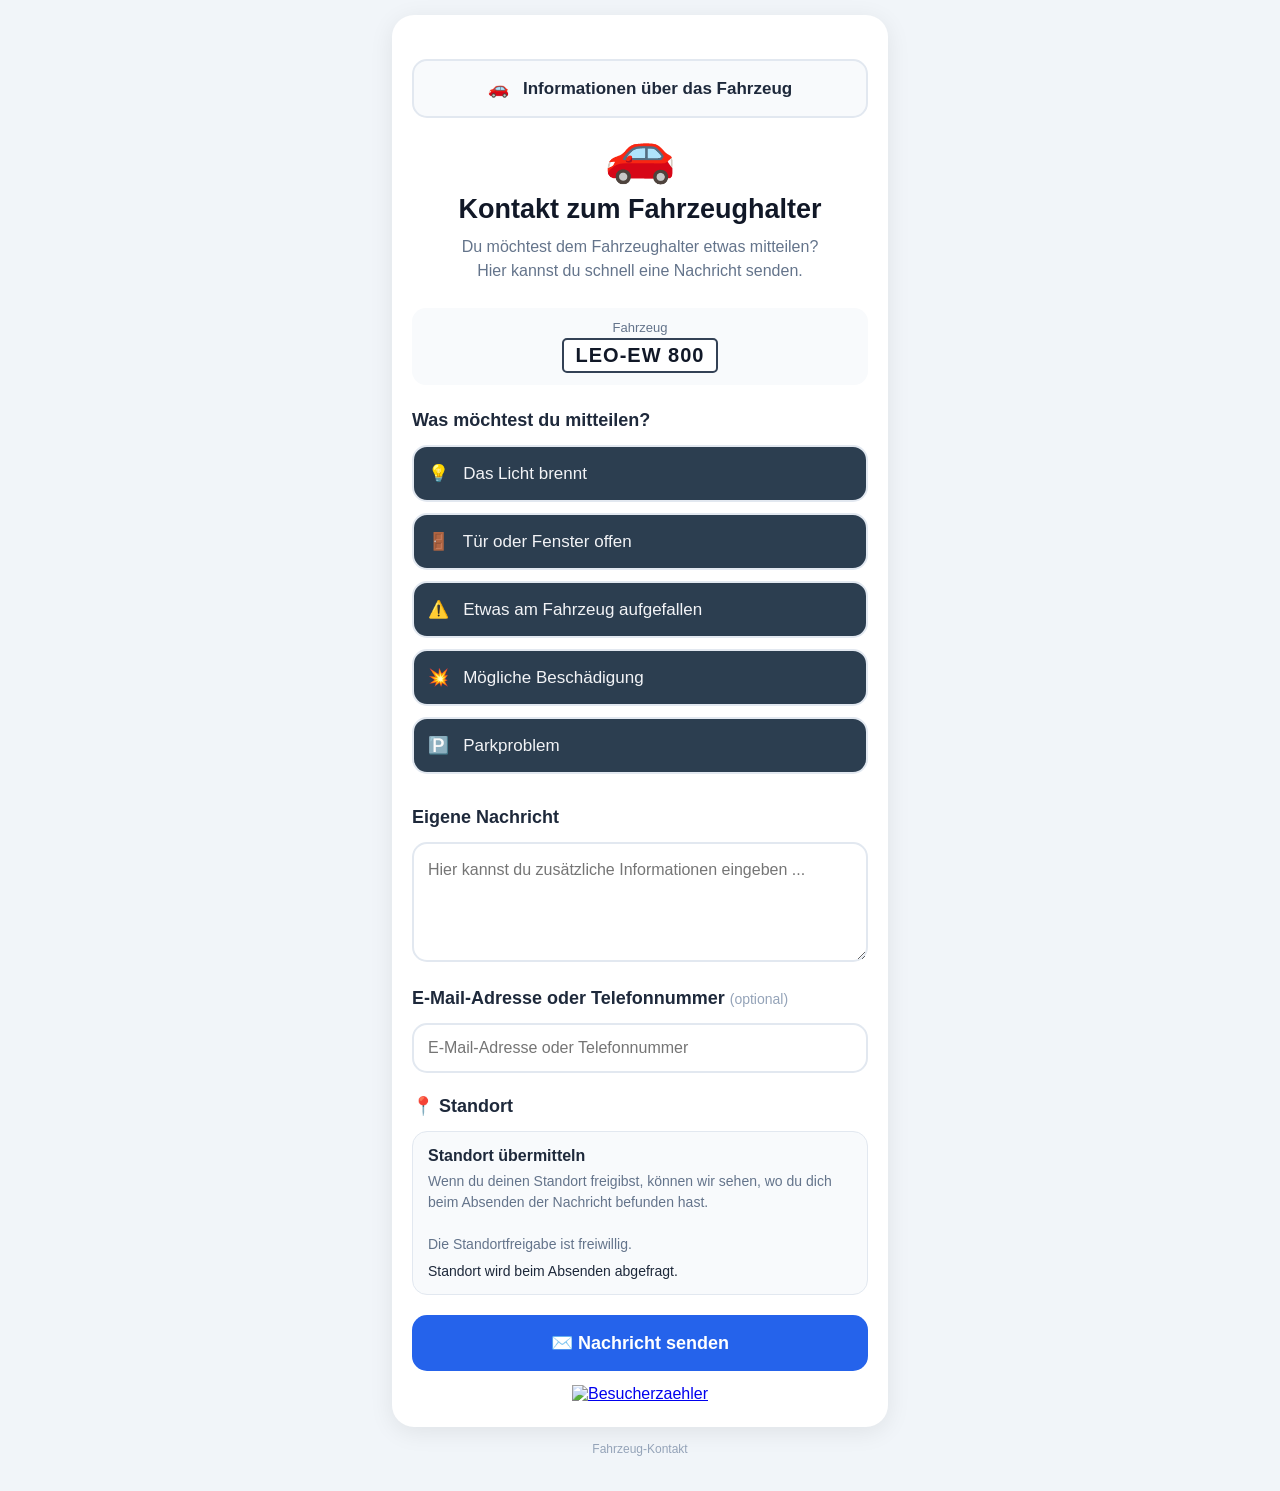
==== commit 040570db: "Zähler eingebaut" ====
--- a/index.html
+++ b/index.html
@@ -884,6 +884,11 @@
 
                 </button>
 
+                <div style="text-align: center; margin-top: 14px;">
+                    <a href="https://www.andyhoppe.com/" title="Besucherzaehler" style="display: inline-block;">
+                        <img src="//c.andyhoppe.com/1791376411" style="border:none; display:block; margin: 0 auto;" alt="Besucherzaehler" />
+                    </a>
+                </div>
 
                 <div
                     id="errorMessage"
